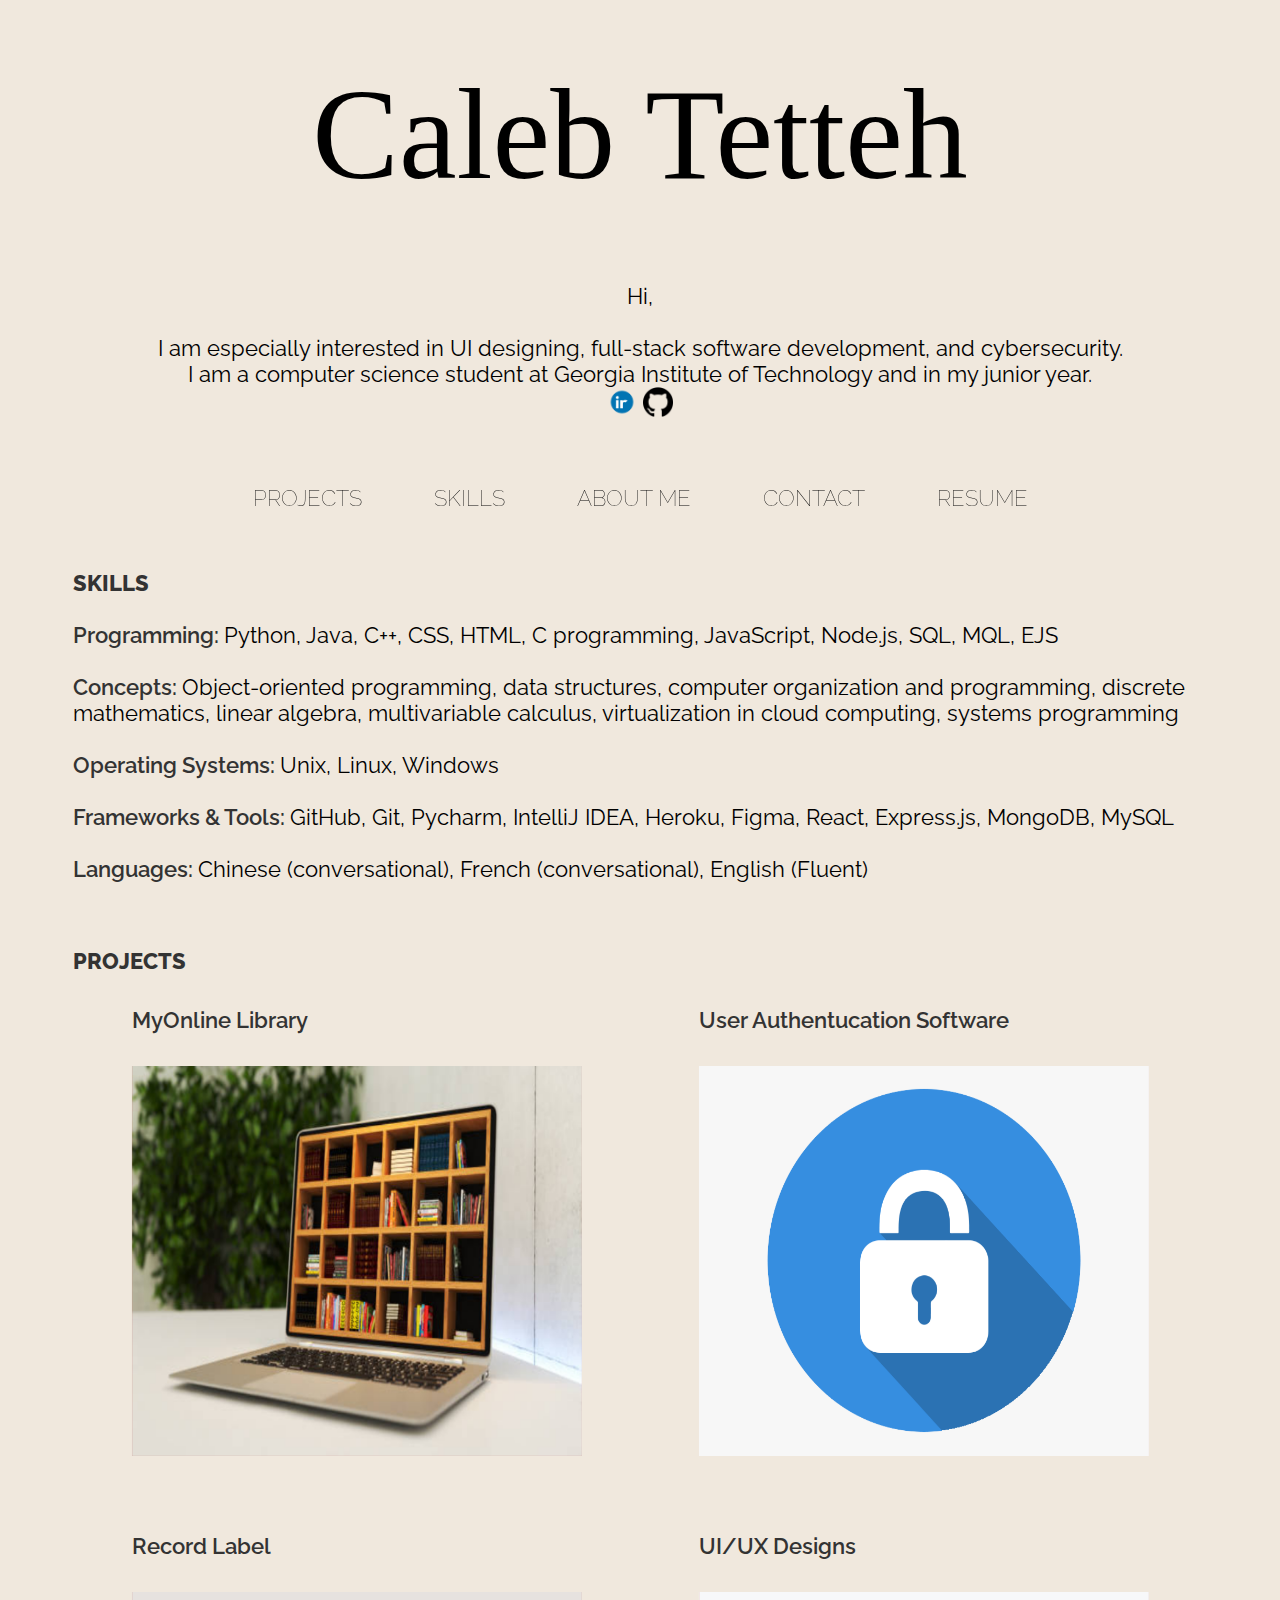
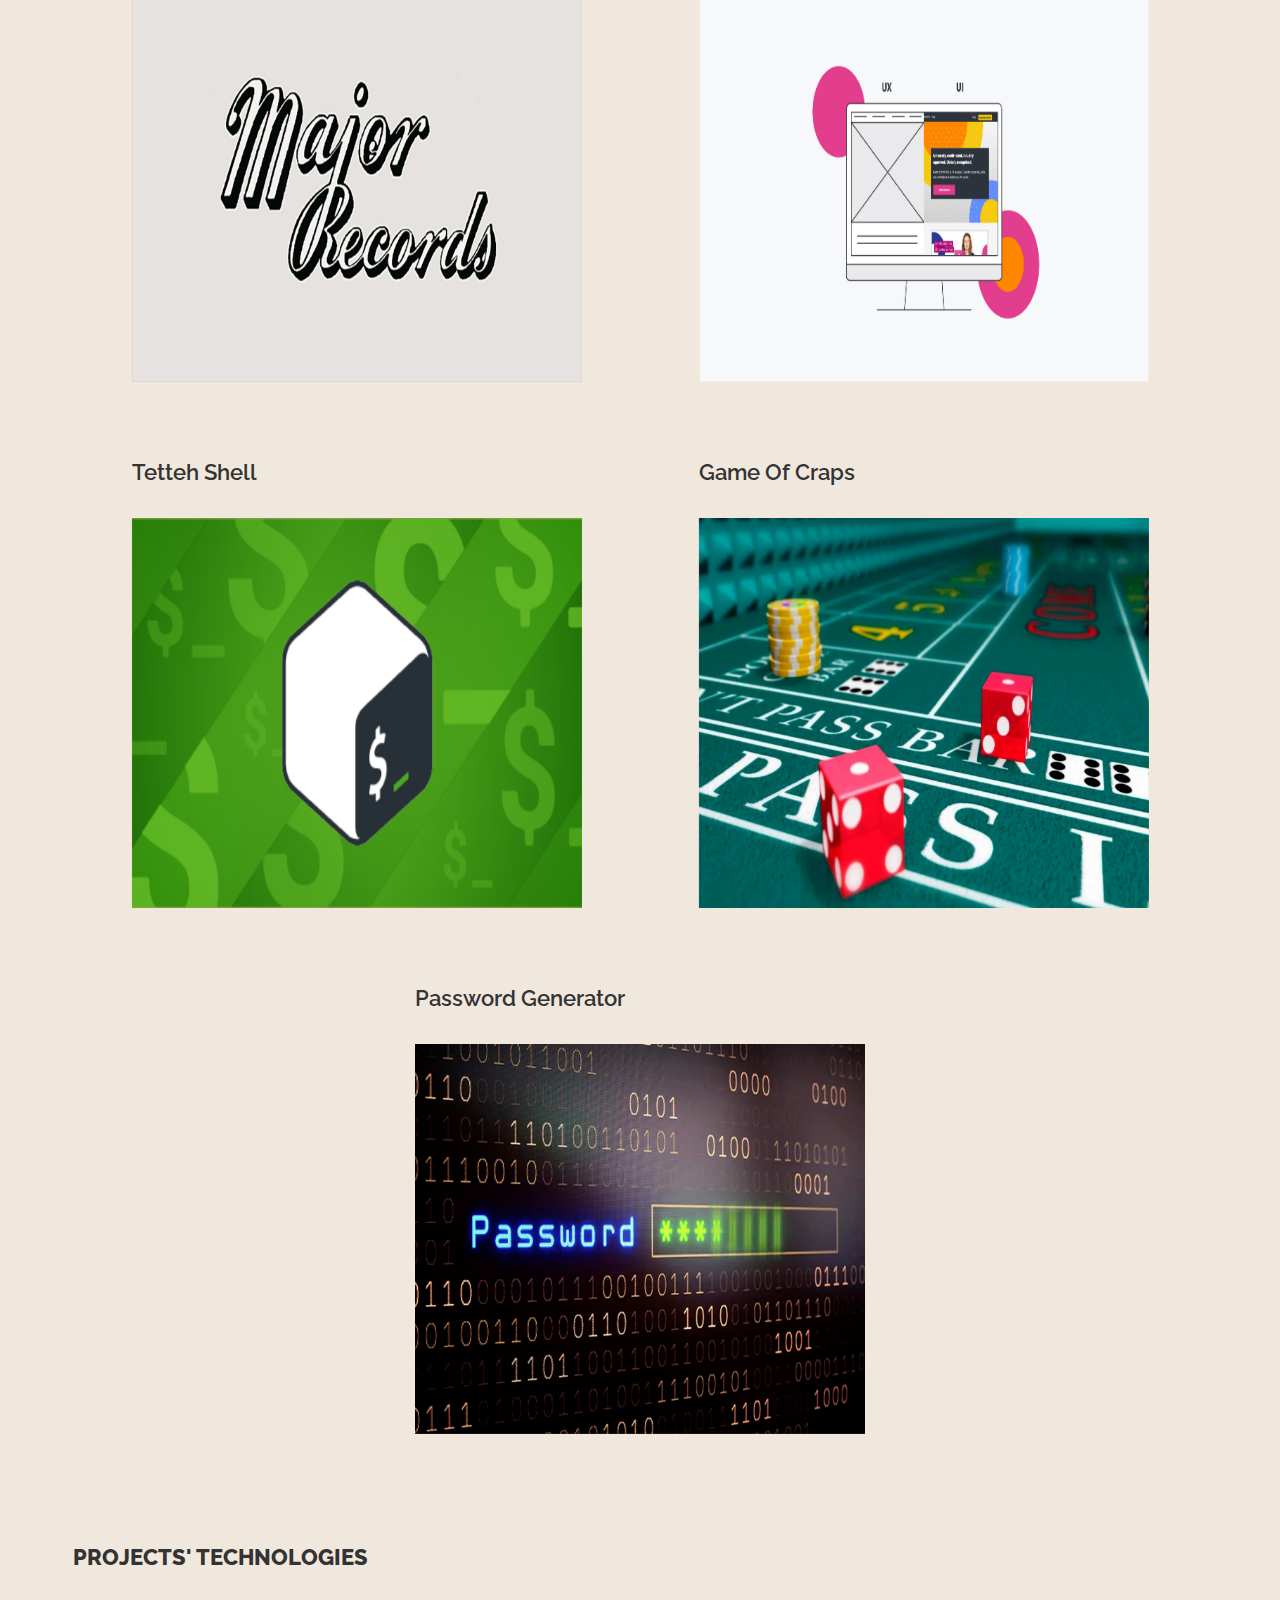
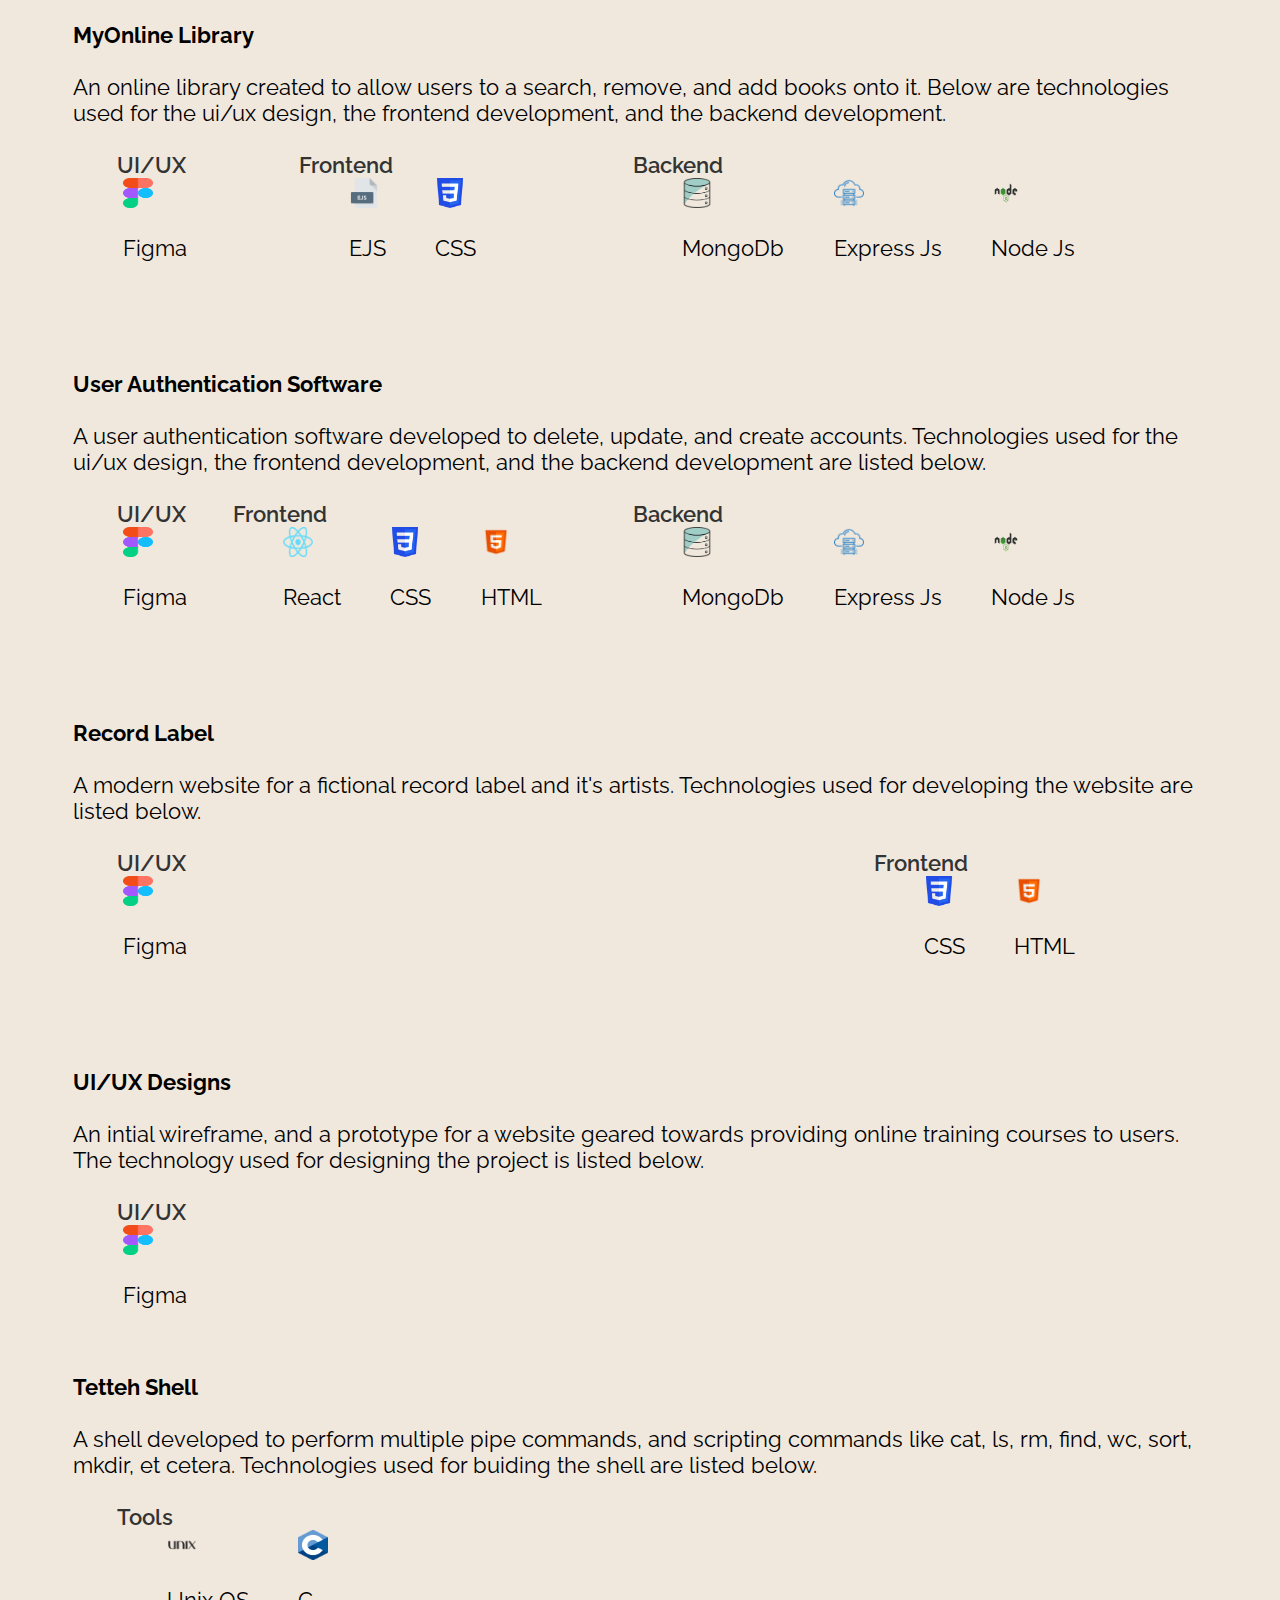
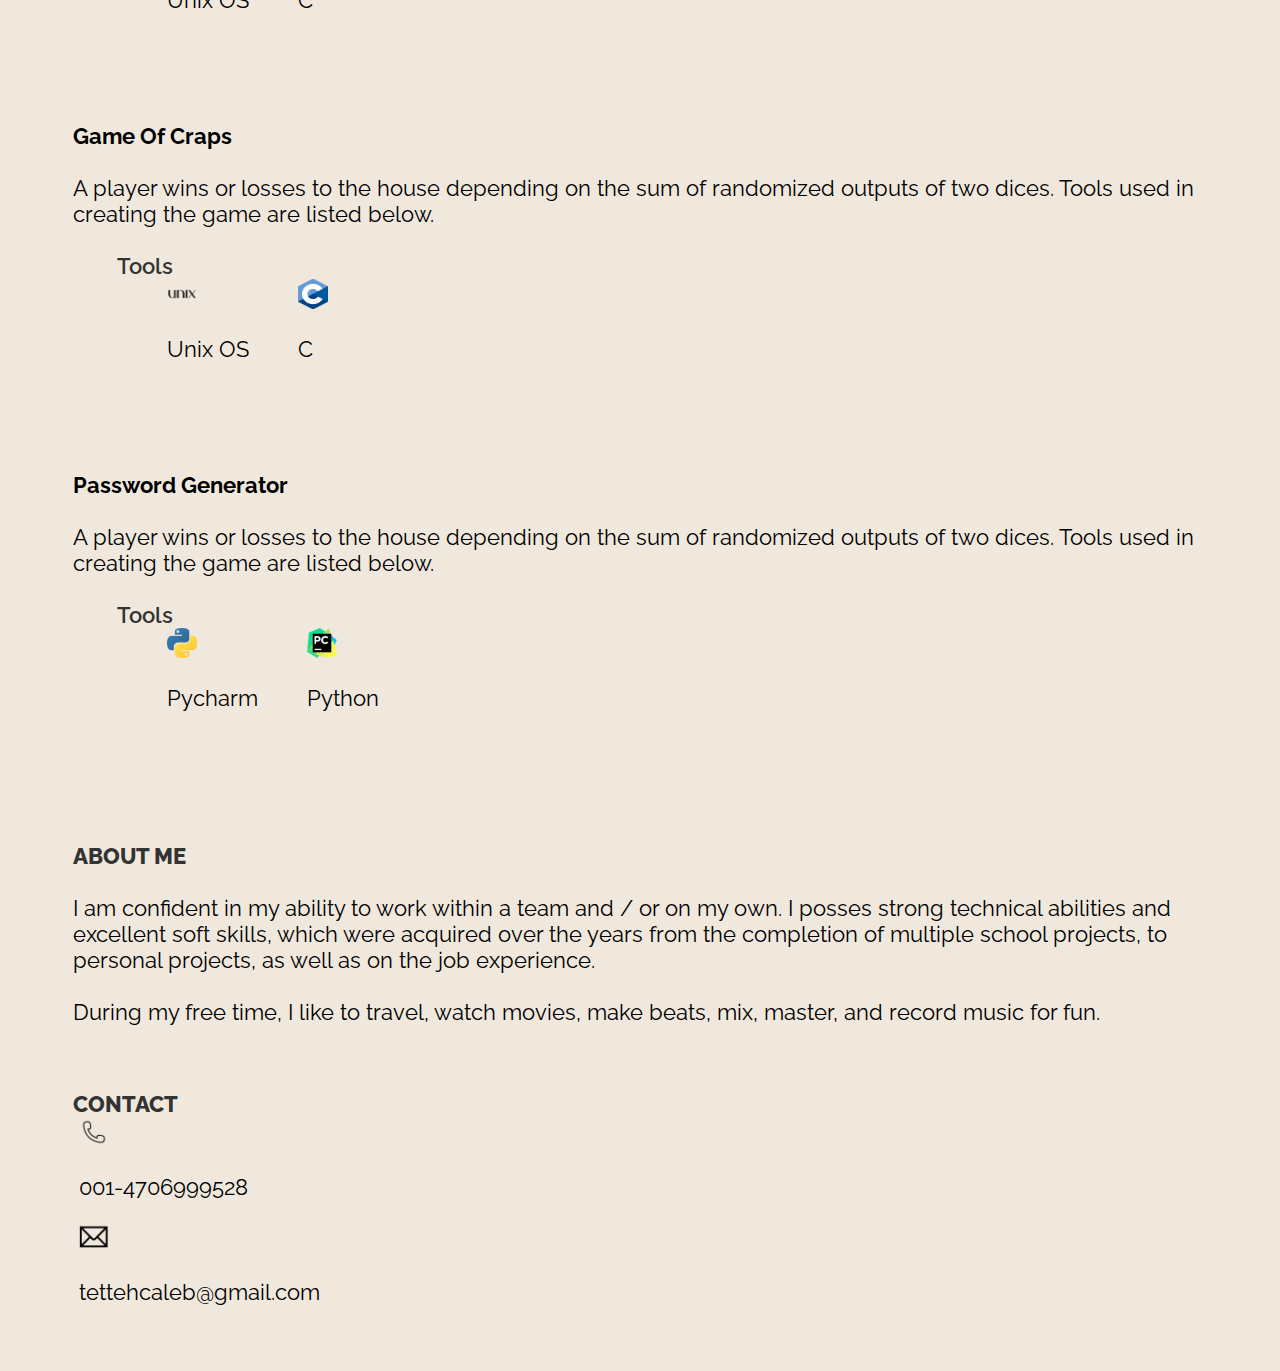
==== Index.html @ 7bf28699 "mywebportfolio-ctetteh" ====
<!DOCTYPE html>
<html>
    <head>
        <!--The title element in he head section of our html element is going to be used 
        by our browser to set the title of our page on the tab-->
        <title> Caleb's Online Portfolio | Home</title>
        <!--The meta tag has a bunch of things we can define for it based on what we set
        for the name attribute. In our case, we want to use the tag for description so 
        we set it as such. The desciption in the content attribute is what appears under
        our title whenever you search in Google-->
        <meta name="description" content="Caleb's web portfolio...">
        <link rel="stylesheet" href="styles.css" />
        <style>
            .header-nav-sticky { 
                position: relative;
                top: 0;
            }

            @supports (position: sticky) {
                .header-nav-sticky {
                    position: -webkit-sticky;
                    position: -moz-sticky;
                    position: -ms-sticky;
                    position: -o-sticky;
                    position: sticky;
                    top: 0;
                }                
            }
        </style>        
    </head>
    <body>
        <header>
            <br>
            
            <h1 class="developer-name "> Caleb Tetteh </h1>
             
            <br>
            <br>
            
            <div class="intro">
                <p>
                    Hi,  
                    <br>
                    <br>
                    I am especially interested in UI designing, full-stack software development, and cybersecurity. 
                    <!--<br>    
                    My thread combinations are information-internetworks and media. My 
                    interests -->
                    <br>
                    I am a computer science student at   
                    Georgia Institute of Technology and in my junior year.
                    
                    
                </p> 
                
                <div class="flex">
                    
                    <a href="https://www.linkedin.com/in/calebtetteh" target="_blank"><img src="Images/linkedin_logo.gif" ></a> 
                    <a href="https://github.com/Cal3123" target="_blank"><img src="Images/github_logo.png"></a> 
                    
                </div>  
                     
            </div>
            
            <br>
            <br> 
            <!--The br tag is a line break tag. It adds line break whever it is-->
        </header> 
        
        <nav class="main-nav nav header-nav-sticky">
            <ul>
                <li><a href="#projects">PROJECTS</a></li> 
                <li><a href="#skills">SKILLS</a></li>
                <li><a href="#aboutme">ABOUT ME</a></li> 
                <li><a href="#contact">CONTACT</a></li> 
                <li><a href="">RESUME</a></li> 
                  
            </ul>
        </nav>
        <br>
        <section class="container content-section"  >
            <h2 id ="skills" class="section-header">SKILLS</h2>
            <br>
            <p>
                <span class="section-sub-header">Programming: </span> Python, Java, C++, CSS, HTML, C programming, JavaScript, Node.js, SQL, MQL, EJS
                <br>
                <br>
                <span class="section-sub-header">Concepts: </span> Object-oriented programming, data structures, computer organization and programming, 
                discrete mathematics, linear algebra, multivariable calculus, virtualization in cloud computing,
                systems programming
                <br>
                <br>
                <span class="section-sub-header">Operating Systems: </span> Unix, Linux, Windows
                <br>
                <br>
                <span class="section-sub-header">Frameworks & Tools: </span> GitHub, Git, Pycharm, IntelliJ IDEA, Heroku, Figma, React, Express.js, MongoDB, MySQL 
                <br>
                <br>
                <span class="section-sub-header">Languages: </span> Chinese (conversational), French (conversational), English (Fluent)

            </p>
   
        </section>

        <span id ="projects"> 
        <section class = "container content-section">
           
            <h2  class="section-header">PROJECTS</h2>
            <div  class= "projects"> 
                <div class="clump">
                    <div class="section-sub-header">MyOnline Library</div>
                    <div class="project ">  
                        <img class="project-image" src="Images/myonline_library.jpg">
                        <div class="middle">
                            <p>
                                An online library created to allow users to a search, remove,
                                and add books onto it. 
                                <br> 

                                <span class="go-to-website">  <a href="#myOnlineLibrary">  Click here </a> <span>
                                to know frontend and backend technologies used in develpment.
                            </p>
                            <br>
                            <a class="text" href="">            
                                Go to App        
                            </a>
                        </div>
                    </div>   
                </div> 

                <div class="clump">
                    <div class="section-sub-header">User Authentucation Software</div> 
                    <div class="project ">  
                        <img class="project-image" src="Images/user_authentication.png">
                        <div class="middle">
                            <p>
                                A user authentication software developed to delete, update, and create accounts.
                                <br> 

                                <span class="go-to-website">  <a href="#userAuthentication">  Click here </a> <span>
                                to know frontend and backend technologies used in creation. 
                            </p>
                            <br> 
                            <a class="text" href="">            
                                Go to App        
                            </a>
                             
                        </div>
                    </div> 
                </div>

                <div class="clump">
                    <div class="section-sub-header">Record Label</div> 
                    <div class="project"> 
                        <img class="project-image" src="Images/record_label.jpg">
                        <div class="middle">
                            <p>
                                A modern website for a fictional record label and it's artists. 
                                <br>

                                <span class="go-to-website">  <a href="#recordLabel">  Click here </a> <span>
                                to know frontend technologies used to build the site. 
                            </p>
                            <br> 

                            <a class="text" href="">            
                                Go to Site        
                            </a>
                        </div>
                    </div> 
                </div>    

                <div class="clump">
                    <div class="section-sub-header">UI/UX Designs</div>
                    <div class="project"> 
                        <img class="project-image" src="Images/ui_design.jpg">
                        <div class="middle">
                            <p>
                                An intial wireframe, and a prototype for a website geared towards
                                providing online training courses to users. 
                                <br>

                                <span class="go-to-website">  <a href="#uiDesigns">  Click here </a> <span>
                                to know which prototyping tool I used. 
                            </p>
                            <br> 
                            
                            <a class="text" href="">            
                                Go to Site        
                            </a>
                        </div>
                    </div>
                </div>    
                
                <div class="clump">
                    <div class="section-sub-header">Tetteh Shell</div>
                    <div class="project "> 
                        <img class="project-image" src="Images/tetteh_shell.png">
                        <div class="middle">
                            <p>
                                A shell developed to perform multiple pipe commands, and
                                scripting commands like cat, ls, rm, find, wc, sort, mkdir, et cetera.  
                                <br>
                                <span class="go-to-website">  <a href="#tettehShell">  Click here </a> <span>
                                to know  the backend technologies used to build the shell. 
                            </p>
                            <br> 
                            
                            <a class="text" href="https://youtu.be/wTkIxbKQaT0" target="_blank">            
                                View        
                            </a>
                        </div>
                    </div> 
                </div>

                <div class="clump">
                    <div class="section-sub-header">Game Of Craps</div>
                    <div class="project"> 
                        <img class="project-image" src="Images/game_of_craps.png">
                        <div class="middle">
                            <p>
                                Game of craps is a game of chance.
                                <br> 
                                A player wins or losses 
                                to the house depending on the sum of randomized outputs of two dices.
                                <br>

                                <span class="go-to-website">  <a href="#craps">  Click here </a> <span>
                                to know backend technologies used to create the game. 
                            </p>
                            <br> 
                            
                            <a class="text" href="https://youtu.be/uQVDjnqmArE" target="_blank">            
                                View       
                            </a>
                    </div> 
                </div>
            </div>
            
            <div class="clump">
                <div class="section-sub-header">Password Generator</div>
                <div class="project"> 
                    <img class="project-image" src="Images/password_generator.png">
                    <div class="middle">
                        <p>
                            A program developed to generate multiple letter and digit password combinations of 
                            varied lengths. 
                            <span class="go-to-website">  <a href="#passwordGenerator">  Click here </a> <span>
                            to know backend technologies used to create this pragram. 
                        </p>
                        <br> 
                        
                        <a class="text" href="https://youtu.be/wnPDkCV_e5Y" target="_blank">            
                            View       
                        </a>
                </div> 
            </div>
        </div>
        </section>

        <section class="container content-section  "  >
            <h2 id ="technologies" class="section-header">PROJECTS' TECHNOLOGIES</h2>
            <br> 
            <br>

            <span id ="myOnlineLibrary"></span>
            <h3>MyOnline Library</h3>
            <br>

            <p>
                An online library created to allow users to a search, remove,
                and add books onto it. Below are technologies used for the ui/ux design, 
                the frontend development, and the backend development.
            </p>
            <br> 

            <div class="flexx">
                <div>
                    <div class="section-sub-header">UI/UX</div> 
                        <div class="flex">
                            <div><img src="Images/figma_logo.png"> </div>
                            <div>Figma</div>
                        </div>
                </div>
                <div> 
                    <div class="section-sub-header">Frontend</div> 
                        <div class="flexx" >
                            <div class="flex">
                                <div><img src="Images/ejs_logo.png"> </div>
                                <div>EJS</div>
                            </div> 
                            <div class="flex">
                                <div><img src="Images/css_logo.png"> </div>
                                <div>CSS</div>
                            </div>  
                        </div>
                </div>
                <div>
                    <div class="section-sub-header">Backend</div>  
                        <div class="flexx" >
                            <div class="flex">
                                <div><img src="Images/database_logo.png"> </div>
                                <div>MongoDb</div>
                            </div>
                            <div class="flex">
                                <div><img src="Images/backend_logo.png"> </div>
                                <div>Express Js</div>
                            </div>
                            <div class="flex">
                                <div><img src="Images/nodejs_logo.png"> </div>
                                <div>Node Js</div>
                            </div>
                        </div>
                </div>
            </div>            
                   
            
            <span id ="userAuthentication"></span>
            <h3>User Authentication Software</h3>
            <br>

            <p>
                A user authentication software developed to delete, update, and create accounts. Technologies used for the ui/ux design, 
                the frontend development, and the backend development are listed below.
            </p>
            <br> 

            <div class="flexx">
                <div >
                    <div class="section-sub-header">UI/UX</div> 
                        <div class="flex">
                            <div><img src="Images/figma_logo.png"> </div>
                            <div>Figma</div>
                        </div>
                </div>
                <div>    
                    <div class="section-sub-header">Frontend</div>  
                        <div class="flexx" >
                            <div class="flex">
                                <div><img src="Images/react_logo.png"> </div>
                                <div>React</div>
                            </div> 
                            <div class="flex">
                                <div><img src="Images/css_logo.png"> </div>
                                <div>CSS</div>
                            </div> 
                            <div class="flex">
                                <div><img src="Images/html_logo.jpg"> </div>
                                <div>HTML</div>
                            </div> 
                        </div>
                </div>
                <div>
                    <div class="section-sub-header">Backend</div>  
                        <div class="flexx" >
                            <div class="flex">
                                <div><img src="Images/database_logo.png"> </div>
                                <div>MongoDb</div>
                            </div>
                            <div class="flex">
                                <div><img src="Images/backend_logo.png"> </div>
                                <div>Express Js</div>
                            </div>
                            <div class="flex">
                                <div><img src="Images/nodejs_logo.png"> </div>
                                <div>Node Js</div>
                            </div>
                        </div>
                </div>
            </div>
 

            <span id ="recordLabel"></span>
            <h3>Record Label</h3>
            <br>
            <p>
                A modern website for a fictional record label and it's artists. Technologies
                used for developing the website are listed below.
            </p>
            <br> 

            <div class="flexx">
                <div>
                    <div class="section-sub-header">UI/UX</div>  
                        <div class="flex">
                            <div><img src="Images/figma_logo.png"> </div>
                            <div>Figma</div>
                        </div>
                </div>
                <div>    
                    <div class="section-sub-header">Frontend</div>  
                        <div class="flexx" >  
                            <div class="flex">
                                <div><img src="Images/css_logo.png"> </div>
                                <div>CSS</div>
                            </div> 
                            <div class="flex">
                                <div><img src="Images/html_logo.jpg"> </div>
                                <div>HTML</div>
                            </div> 
                        </div>
                </div>
            </div>


            <span id ="uiDesigns"></span>
            <h3>UI/UX Designs</h3>
            <br>

            <p>
                An intial wireframe, and a prototype for a website geared towards
                providing online training courses to users. The technology used for
                designing the project is listed below.
            </p>
            <br>

            <div class="flexx">
                <div>
                    <div class="section-sub-header">UI/UX</div>  
                        <div class="flex">
                            <div><img src="Images/figma_logo.png"> </div>
                            <div>Figma</div>
                        </div>
                </div>
            </div>
                      

            <span id ="tettehShell"></span>
            <h3>Tetteh Shell</h3>
            <br>
            
            <p>
                A shell developed to perform multiple pipe commands, and
                scripting commands like cat, ls, rm, find, wc, sort, mkdir, et cetera. 
                Technologies used for buiding the shell are listed below. 
            </p>
            <br>

            <div class="flexx">
                <div>    
                    <div class="section-sub-header">Tools</div>  
                        <div class="flexx" >  
                            <div class="flex">
                                <div><img src="Images/unix.png"> </div>
                                <div> Unix OS</div>
                            </div> 
                            <div class="flex">
                                <div><img src="Images/c_programming_language.png"> </div>
                                <div>C </div>
                            </div> 
                        </div>
                </div>
            </div>         
        

            <span id ="craps"></span>
            <h3>Game Of Craps</h3>
            <br>
            
            <p>
                A player wins or losses  to the house depending on the sum of randomized 
                outputs of two dices. Tools used in creating the game are listed below.
            </p>
            <br>

            <div class="flexx">
                <div>    
                    <div class="section-sub-header">Tools</div>  
                        <div class="flexx" >  
                            <div class="flex">
                                <div><img src="Images/unix.png"> </div>
                                <div> Unix OS</div>
                            </div> 
                            <div class="flex">
                                <div><img src="Images/c_programming_language.png"> </div>
                                <div>C </div>
                            </div> 
                        </div>
                </div>
            </div>


            <span id ="passwordGenerator"></span>
            <h3>Password Generator</h3>
            <br>
            
            <p>
                A player wins or losses  to the house depending on the sum of randomized 
                outputs of two dices. Tools used in creating the game are listed below.
            </p>
            <br>

            <div class="flexx">
                <div>    
                    <div class="section-sub-header">Tools</div>  
                        <div class="flexx" >  
                            <div class="flex">
                                <div><img src="Images/python_logo.png"> </div>
                                <div>Pycharm</div>
                            </div> 
                            <div class="flex">
                                <div><img src="Images/pycharm_logo.png"> </div>
                                <div>Python </div>
                            </div> 
                        </div>
                </div>
            </div>
   
        </section>

        <section class="container content-section">
            <h2 id ="aboutme" class="section-header">ABOUT ME</h2>
            <br>
            <p>   
                I am confident in my ability to work within a team and / or on my own. 
                I posses strong  technical abilities and excellent soft skills, which were 
                acquired over the years from the completion of multiple school projects, to personal
                projects, as well as on the job experience.
                <br>
                <br>
                During my free time, I like to travel, watch movies, make beats, mix, master, and record music
                for fun.
            </p>
   
        </section>

        <section class="container content-section"  >
            <h2 id ="contact" class="section-header">CONTACT</h2> 
                <div class="flex">
                    <div> <img src="Images/phone_logo.png"> </div>
                    <div>001-4706999528</div>
                </div>
                <div class="flex"> 
                    <div> <img src="Images/email_logo.png"> </div>
                    <div>  tettehcaleb@gmail.com </div>
                </div>   
        </section>
    </body>
</html>
---- styles.css ----
@import url('https://fonts.googleapis.com/css?family=Raleway:300,400,700');
@import url("https://fonts.googleapis.com/css?family=Metal+Mania");

@font-face {
    font-family: "Booter - Zero Zero";
    src: url("Fonts/Booter - Zero Zero.woff") format("woff"),
         url("Fonts/Booter - Zero Zero.woff2") format("woff2");
    font-weight: normal;
    font-style: normal;
}

* {
    box-sizing: border-box;
    font-family: "Raleway";
    /*font-family: Raleway;*/
    color: #000000;
    font-size: 22px;
    padding: 0;
    margin:  0;
}



html, body {
    margin: 0;
    padding: 0;
    min-height: 100%;
}
 
body {
    /*
    background: linear-gradient(to right, rgb(57, 56, 56), rgb(0, 0, 0));*/
    background: rgb(240, 232, 221)
     
} 
/*
.main-header-cover-image {
    /*The reason reason why he chose to dilute the color and not off the rip 
    choose a #grey is so that he can see through for cover image to be visible.
    If he had choose traditional grey, actual image won't be see through
    background-color: rgba(0, 0, 0, .5);
    background-image: url("Images/MajorRecords.jpg");
    /*Now we have a background image with actual visible colors and then we have 
    a tansparent. This here belnds the two giving the overall bacground a smokey look
    background-blend-mode: multiply;
    background-size: cover;
    padding-bottom: 1rem;
}
*/
.developer-name {
    text-align: center;
    margin: 0;
    font-size: 5.9rem;
    padding-top : 1.5rem;
    font-family: "Booter - Zero Zero";
    font-weight: normal;
     
}

.intro {
    text-align: center; 
    margin-top: 1rem;
} 

.nav li {
    display: inline; 
    margin: 1rem;
}
.main-nav  {
    display: flex;
    justify-content:  center;
    flex-wrap: wrap;
    margin-bottom: 1rem;     
    /*
    background-color: rgba(0, 0, 0,0.6);
    border-bottom: 1px solid rgba(255, 255, 255, .3);
    */
}
.nav a { 
    display: inline-block;
    font-weight: lighter;
    padding: .5rem; 
    font-size: 1em;
    text-decoration: none;
} 

.nav a:hover { 
    background-color: rgba(255, 255, 255, .6) ;
}



.content-section {
    /*I don't know the purpose of thei left-and-right margin value 2*/
    margin: 1rem 2rem;
    
    /*background: linear-gradient(to right, rgb(57, 56, 56), rgb(0, 0, 0)); */

}

.container {
    max-width: 1200px;
    /*Not really clear on what auto means*/
    margin: 0 auto;
    padding: 0 1.5rem;
    margin-bottom: 3rem;

}
.projects {
    display: flex;
    flex-wrap: wrap;
    justify-content: space-around;
}

.section-header {
    display: block;
    width: 100%;
    font-weight: 800;
    color: #333;
    text-align: left;
    font-size: 1em;
} 

.section-sub-header {
    font-weight: 600;
    color: #333; 
    font-size: 1em;
} 

/**
 

.artist-anchor {
    text-align: center;
}

.artist-anchor li {
    display: inline;
}

.artist-anchor a {
    display: inline-block; 
    text-decoration: none;
    
}

.artist-header {
    font-family: "Metal Mania";
    font-weight: normal;
    color: #333;
    text-align: center;
    font-size: 2.5em;
}
/*rgba(255, 255, 255, .1);
rgba(20, 20, 20, .3);
.artist-header:hover {
    color: rgba(20, 20, 20, .3);
     
}
**/
/**/

/*THis is suppose to be in .content-section with exception of justify content*/
 
 
.clump {
    margin: 1.5rem 1rem 2rem 1rem ;
}

.project {
    position: relative; 
    margin-top: 1.5rem;
    background-color: rgba(165, 42, 42, 0.5);
    /*background-color: #56CCF2;
    background-color: rgba(86.3%, 68.2%, 58.8%, 0.5);
    */

    /*The purpose of this is to keep descriptive texts in and within image frame/box*/
    width: 450px;
    height:390px;
}
.project:hover .project-image { 
    /*So art has a background color  but it is not made visible beacuse image is 
    covering it. Once you hover on the image. This attribute kickstarts making the 
    image see through so that you can see the backroung color */
    opacity: 0.3;  
     
}

.project-image {
    /*This is what is floating the image to the left  of content and not ontop*/
    opacity: 1;
    display: block;    
    
    /*width: 450px;*/
    width: 450px;
    height:390px;
    
    transition: .5s ease;
    backface-visibility: hidden;  
}

.middle {
    display: inline-block;
    transition: .5s ease;
    opacity: 0;
    position: absolute;
    top: 50%;
    left: 50%;
    transform: translate(-50%, -50%);
    -ms-transform: translate(-50%, -50%);
    text-align: center;
}

.text {
    background-color: #04AA6D;
    color: white;
    font-size: 16px;
    padding: 16px 32px;     
}

.middle a {
    color: none;
    display: inline-block;
    text-decoration: none; 
}

.project:hover .middle {
    opacity: 1;
}

.go-to-website a {
    color: #1fb4e6;
    text-decoration: none; 
    display: inline-block;
}


.main-footer {
    background-color: #56CCF2;
    color: white;
    padding: .25em 0;
}
/*
.main-footer-container {
    
    display: flex;
    align-items: center; 
}*/

.main-footer-container ul {
    /*flex-grow: 1;*/
    text-align: end;
}

.footer-nav li {
    padding: 0 .5em;
}

.footer-nav img {
    width: 30px;
    height: 30px;
}

.btn {
    text-align: center;
    vertical-align: middle;
    padding: .67em .67em;
    cursor: pointer;
}

.btn-header {
    margin: .5em 15% 2em 15%;
    color: white;
    border: 2px solid #2D9CDB;
    background-color: rgba(255, 255, 255, .1);
    border-radius: 0;
    font-size: 1.5em;
    font-weight: lighter;
    padding-left: 2em;
    padding-right: 2em;
}

.btn-header:hover {
    background-color: rgba(255, 255, 255, .3);
}

.btn-play {
    display: block;
    margin: 0 auto;
    color: #2D9CDB;
    font-size: 4em;
    border-radius: 50%;
    width: 100px;
    height: 100px;
    padding: 0;
    text-align: center;
}

.btn-primary {
    color: white;
    background-color: #56CCF2;
    border: none;
    border-radius: .3em;
    font-weight: bold;
}

.btn-primary:hover {
    background-color: #2D9CDB;
}

.tour-row {
    border-bottom: 1px solid black;
    padding-bottom: 1em;
    margin-bottom: 1em;
}

.tour-row:last-child {
    border: none;
}

.tour-item {
    display: inline-block;
    padding-right: .5em;
}

.tour-date {
    color: #555;
    width: 11%;
    font-weight: bold;
}

.tour-city {
    width: 24%;
}

.tour-arena {
    width: 42%;
}

.tour-btn {
    max-width: 19%;
}



.shop-item-title {
    display: block;
    /*Means width should stretch to 100% of it's content*/
    width: 100%;
    text-align: center;
    font-weight: bold;
    font-size: 1.5em;
    color: #333;
    margin-bottom: 15px;
}

.shop-item-image {
    /*Since height is only stated, CSS automatically gives width the same value*/ 
    /*The width of the image is what is affecting the wide strechness of shop-item-details (beacuse of the
    flex:grow property of shop-item-price) and the width of it's parent shop-item class
    beacuse it is the biggest width since shop-item has no defined width.*/
    /*
    Explanation: shop-item-details is in another box called shop-item whose
    width is not defined. If the image becomes bigger length and breadth
    wise the shop-item box also streches since it is contained in it. Hence the div box
    of shop-item-details also have more room or extra space to it's right but it does
    not become wide just yet. Without flex-grow, the text in shop-item-price will be right next 
    to the button. But since there is a flex-grow property. The flex-grow: 1 property of 
    shop-item-price then takes that extra space and add it to only itself, it does not share it 
    with adjacent button since none of it classes declares a flex-grow property. */
    height: 250px;
}

.shop-item-details {
    /*display-flex flexes items to be horizaontally aligned*/
    display: flex; 
    /*align-items align items on the crossectional axis/direaction of dsiplay: flex/flex-driection: 'value'
    respectivelly. In this case on the y-axis. Hence it align items to the veritcal center and not horizontal 
    center.  */ 
    align-items: center; 
    padding: 5px;
}

.shop-item-price {
    /*Without flex-grow, the text in shop-item-price will be right next to the button. flex-grow: 1 takes whatever
    extra space in shop-item-details div and gives it to price. Flex-grow applies to only
    the div element it is assigned to respective to the amount of space within it's parent*/
    flex-grow: 1 ;
    color: #333;
}


.cart-header {
    font-weight: bold;
    font-size: 1.25em;
    color: #333;
}

.cart-column {
    display: flex;
    align-items: center;
    border-bottom: 1px solid black;
    margin-right: 1.5em;
    padding-bottom: 10px;
    margin-top: 10px;
}

.cart-row {
    display: flex;
}

.cart-item {
    width: 45%;
}

.cart-price {
    width: 20%;
    font-size: 1.2em;
    color: #333;
}

.cart-quantity {
    width: 35%;
}

.cart-item-title {
    color: #333;
    margin-left: .5em;
    font-size: 1.2em;
}

.cart-item-image {
    width: 75px;
    height: auto;
    border-radius: 10px;
}

.btn-danger {
    color: white;
    background-color: #EB5757;
    border: none;
    border-radius: .3em;
    font-weight: bold;
}

.btn-danger:hover {
    background-color: #CC4C4C;
}

.cart-quantity-input {
    height: 34px;
    width: 50px;
    border-radius: 5px;
    border: 1px solid #56CCF2;
    background-color: #eee;
    color: #333;
    padding: 0;
    text-align: center;
    font-size: 1.2em;
    margin-right: 25px;
}

.cart-row:last-child {
    border-bottom: 1px solid black;
}

.cart-row:last-child .cart-column {
    border: none;
}

.cart-total {
    text-align: end;
    margin-top: 10px;
    margin-right: 10px;
}

.cart-total-title {
    font-weight: bold;
    font-size: 1.5em;
    color: black;
    margin-right: 20px;
}

.cart-total-price {
    color: #333;
    font-size: 1.1em;
}

.btn-purchase {
    display: block;
    margin: 40px auto 80px auto;
    font-size: 1.75em;
}

/*Styling in this selector is then marched with each element in the form row*/
.form-item{
    display: flex;
    /*flex-direction is column so that our label element will always be on top/be first b4 our input element*/
    flex-direction: column; 
    /*leaves 2rem to the left of each item*/
    margin-left: 2rem;
    /*This defines our element spacing out and growing as large as possible to right*/
    flex-grow: 1;
    /*To make sure that each item have the same exact width we define flex-basis: to be 0 so 
    they both grow from th e same point*/
    flex-basis:0;
    margin-bottom: .5rem;
}

.align-end   {
    justify-content: end;
}

/*Not needed*/
.align-start   {
    justify-content: start;
}

.align-center   {
    justify-content: center;
}

.flexx {
    display: flex;
    margin: 0 2rem 2rem 2rem;
    justify-content:space-between;
}

.flex div {
    margin-right : 2rem;
    margin-left: 0.25rem;
    margin-bottom: 1rem;
}

.flex img {   
    width: 30px;
    height: 30px;
}
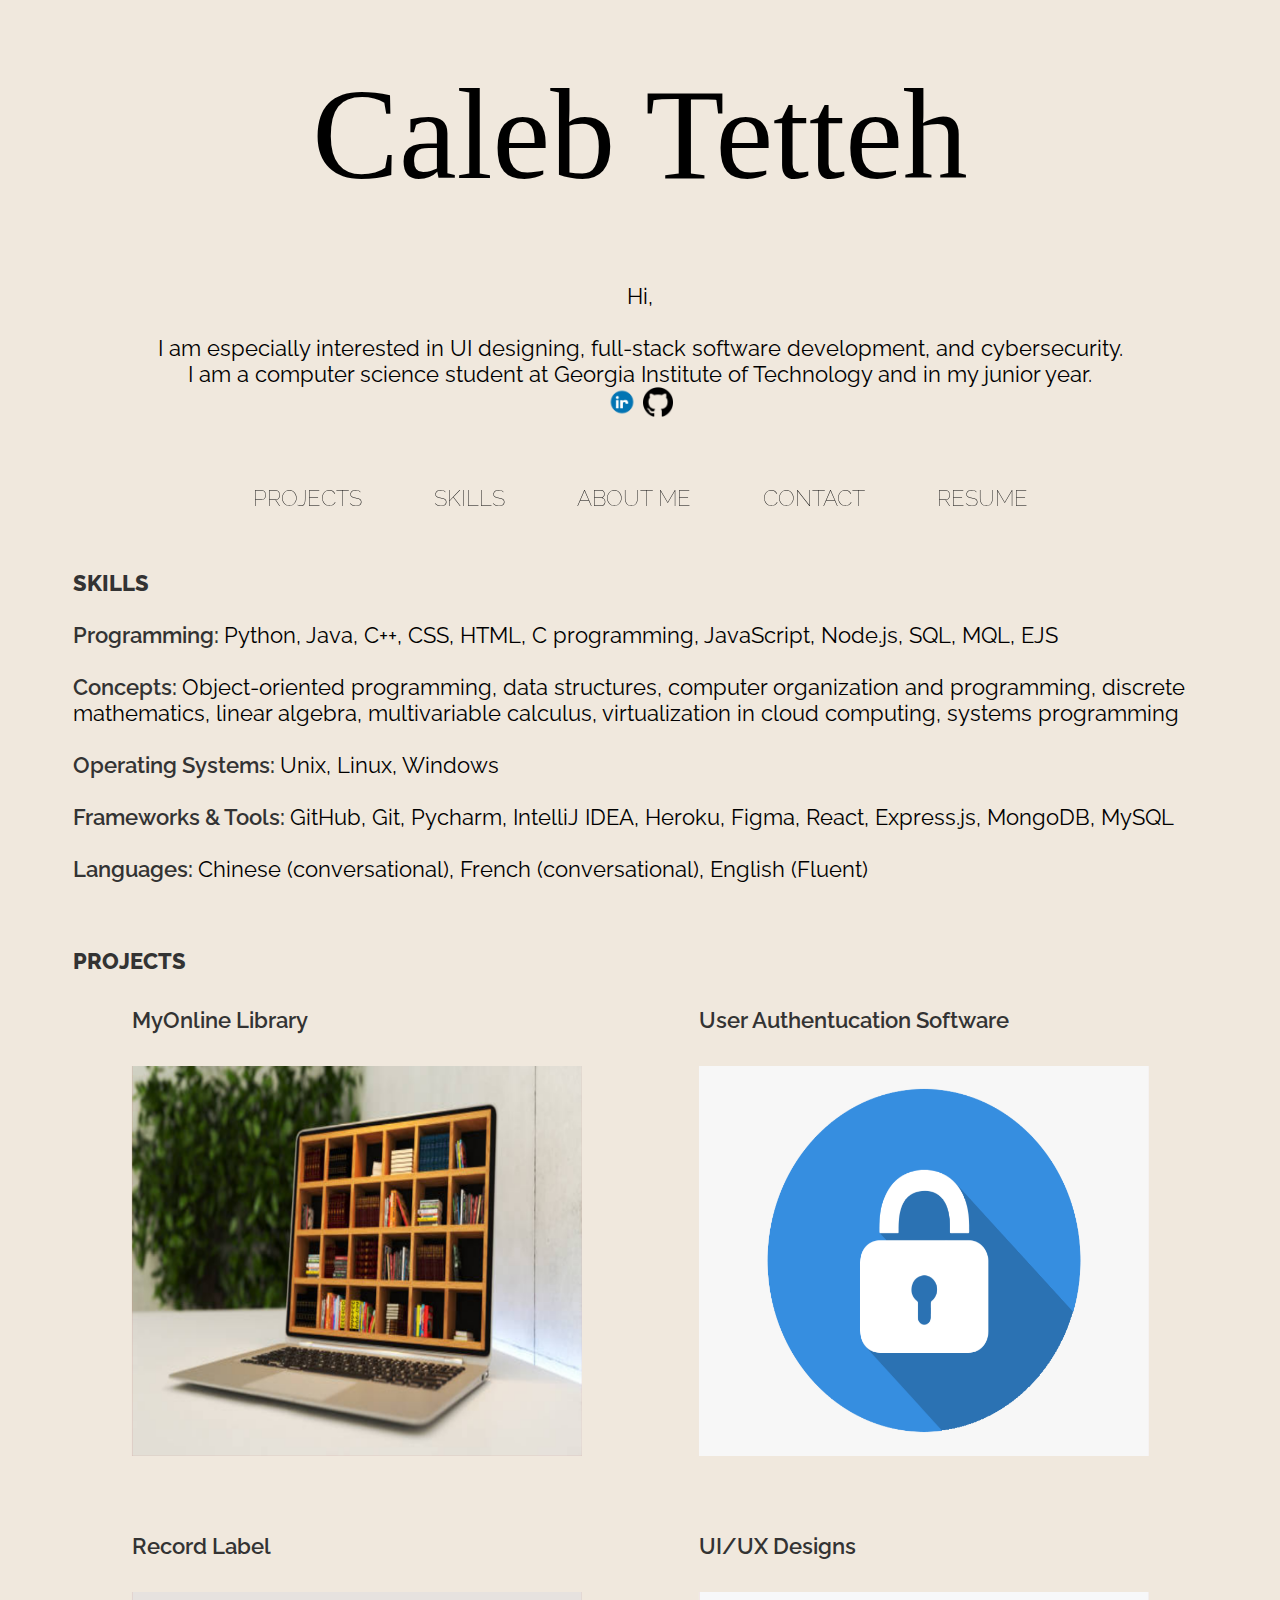
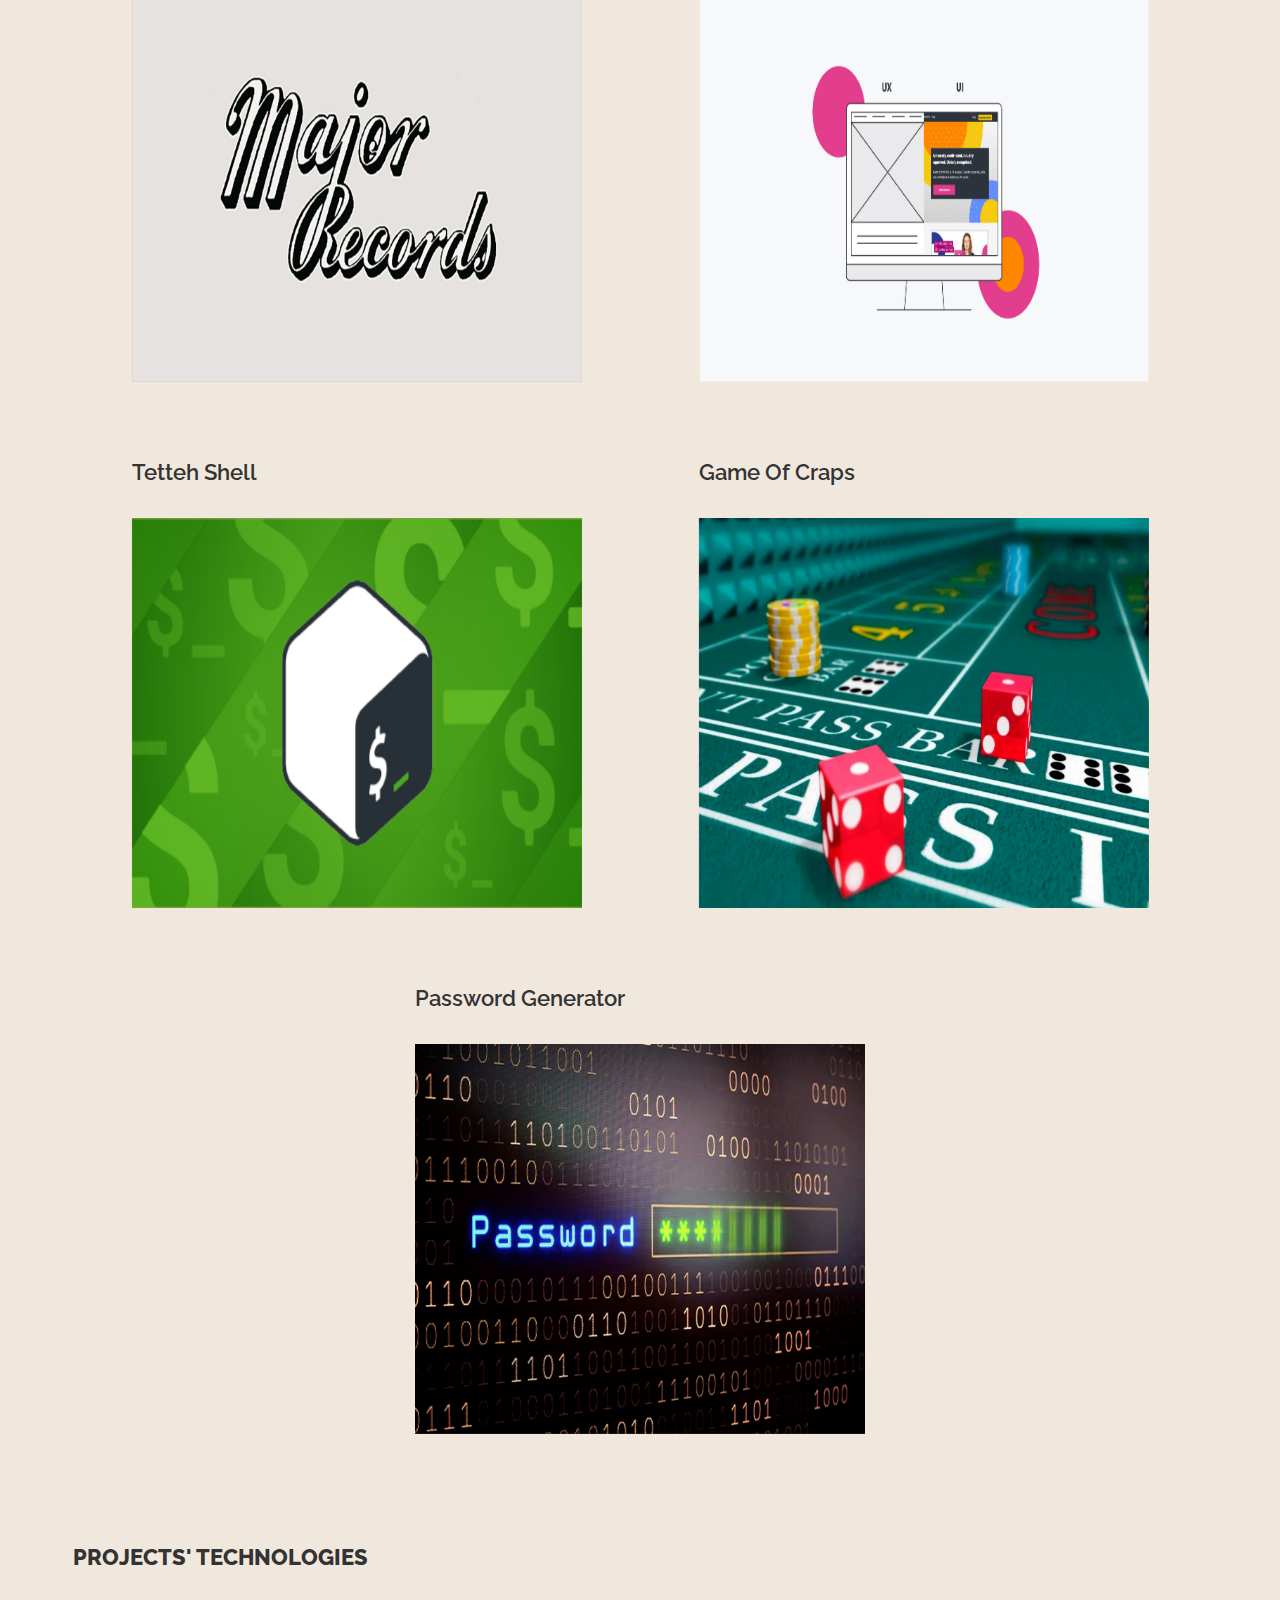
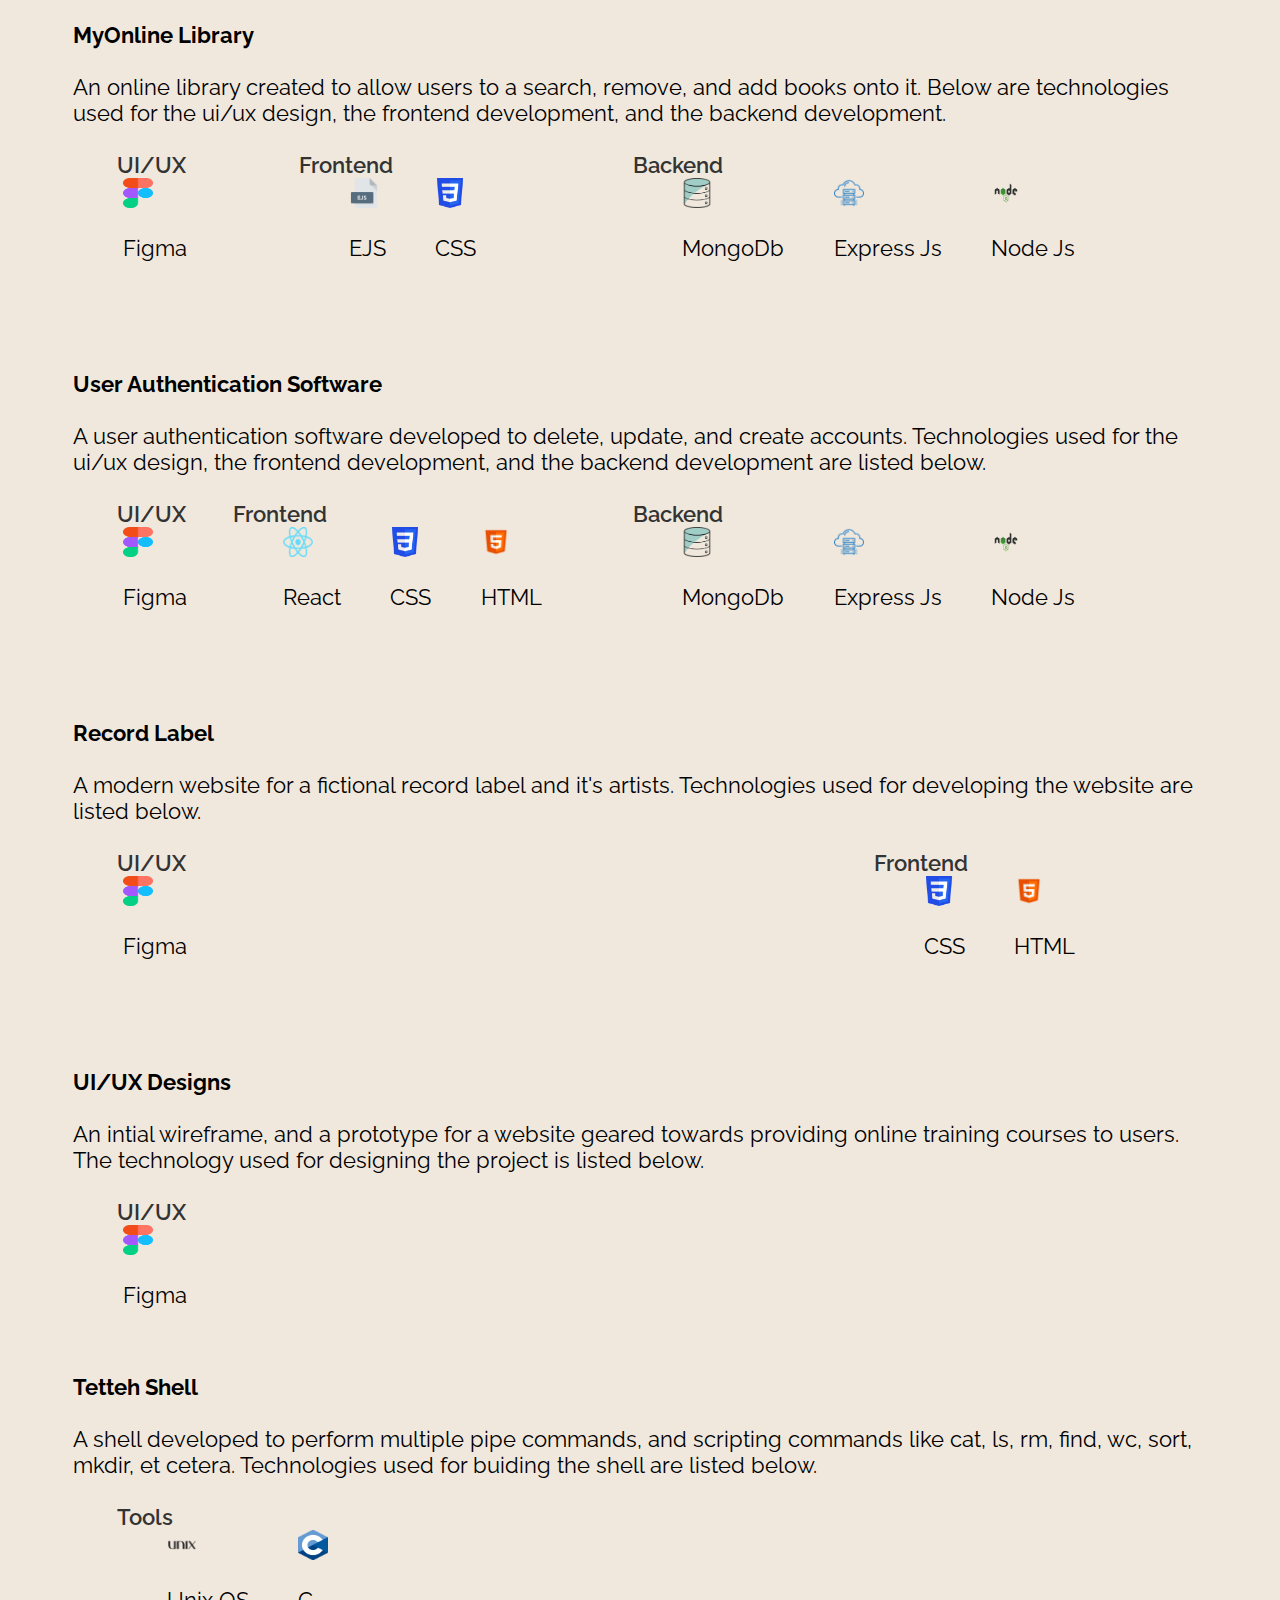
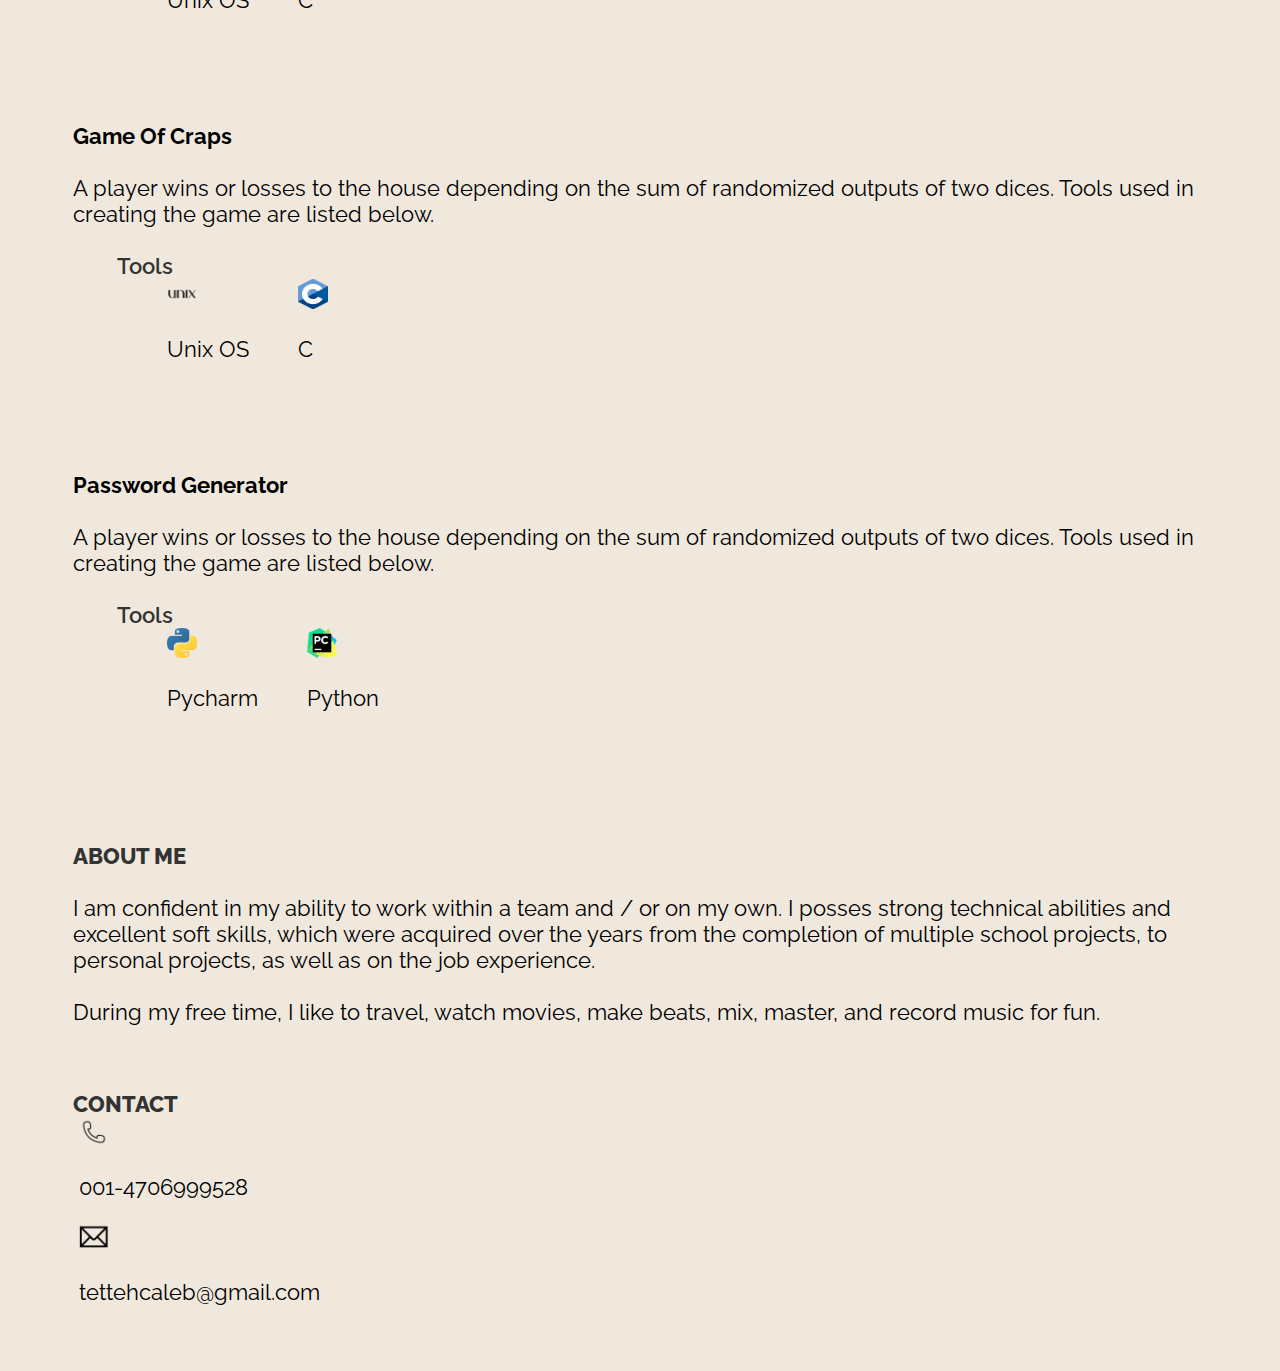
==== commit 779a1756: "mywebportfolio-ctetteh" ====
--- a/Index.html
+++ b/Index.html
@@ -73,7 +73,7 @@
                 <li><a href="#skills">SKILLS</a></li>
                 <li><a href="#aboutme">ABOUT ME</a></li> 
                 <li><a href="#contact">CONTACT</a></li> 
-                <li><a href="">RESUME</a></li> 
+                <li><a href="https://docs.google.com/document/d/13GcOTFXCbrKFV9ZnrJuifz0VbZFWBPdK/edit?usp=sharing&ouid=107651226712796212903&rtpof=true&sd=true" target="_blank">RESUME</a></li> 
                   
             </ul>
         </nav>
